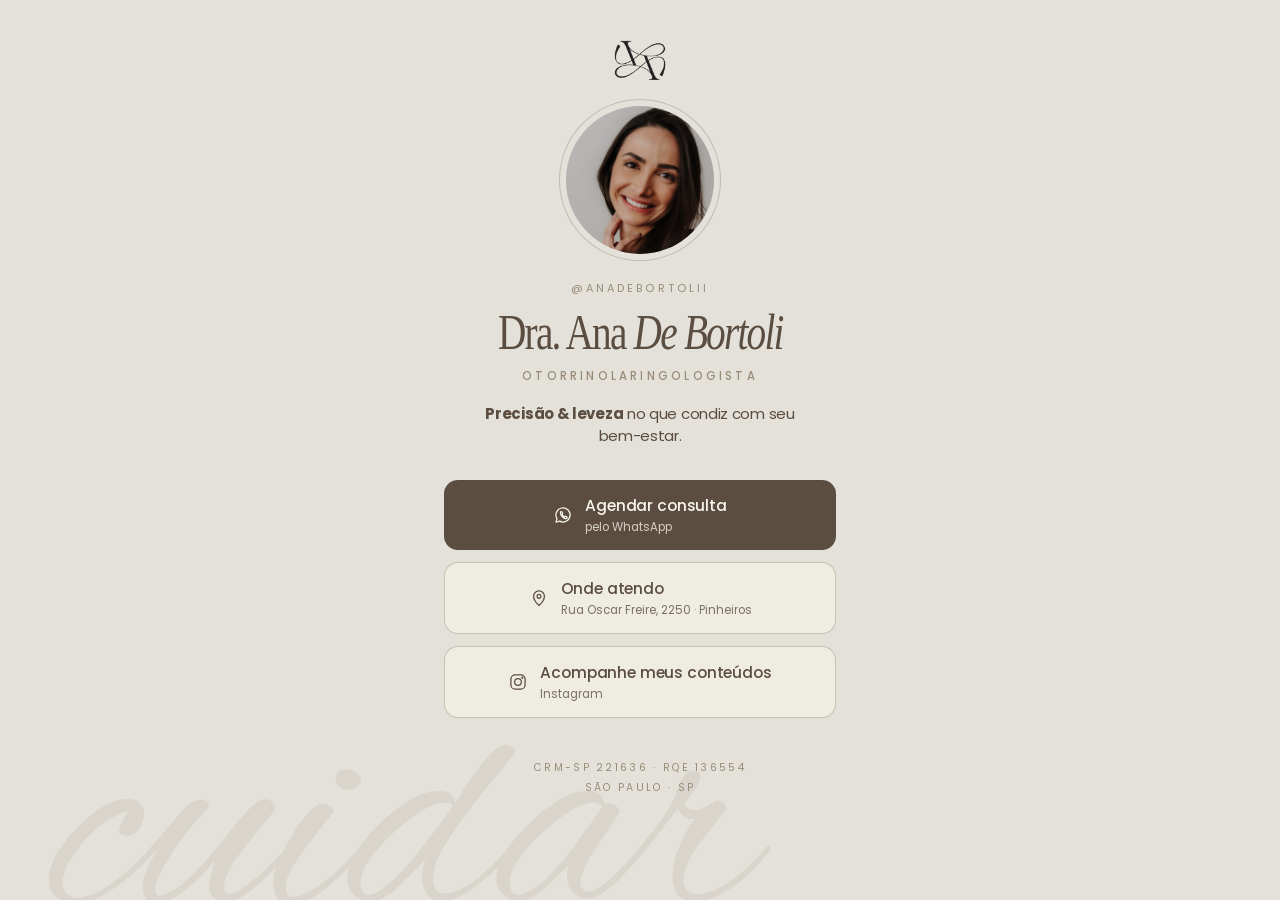
==== hub/index.html @ 85dd91d8 "Site da Dra. Ana De Bortoli: raiz provisória (em construção), /hub com a página de links da bio, bas" ====
<!doctype html>
<html lang="pt-BR">
<head>
<meta charset="utf-8">
<meta name="viewport" content="width=device-width, initial-scale=1, viewport-fit=cover">
<title>Dra. Ana De Bortoli · Otorrinolaringologista</title>
<meta name="description" content="Dra. Ana De Bortoli Winckler, otorrinolaringologista em São Paulo. Agende sua consulta.">
<meta name="theme-color" content="#E4E1DA">
<link rel="icon" href="../assets/img/monograma.png">
<link rel="preconnect" href="https://fonts.googleapis.com">
<link rel="preconnect" href="https://fonts.gstatic.com" crossorigin>
<link href="https://fonts.googleapis.com/css2?family=Alex+Brush&family=Poppins:ital,wght@0,400;0,500;0,700;1,700&family=Tinos:ital,wght@0,400;1,400&display=swap" rel="stylesheet">
<link rel="stylesheet" href="../assets/css/base.css">
<style>
  /* o que é só do hub (página de links da bio) */
  .foto {
    width: 148px; height: 148px;
    margin-top: 26px;
    border-radius: 50%;
    object-fit: cover;
    box-shadow: 0 0 0 6px var(--fundo), 0 0 0 7px rgba(153, 140, 120, .45);
  }
  .arroba { margin-top: 26px; }
  .titulo { margin-top: 14px; }
  .especialidade { margin-top: 14px; font-size: 11.5px; font-weight: 500; }
  .frase { margin-top: 18px; max-width: 320px; }
  nav { width: 100%; margin-top: 34px; display: grid; gap: 12px; }
</style>
</head>
<body>
<div class="script" aria-hidden="true">cuidar</div>

<main class="coluna">
  <img class="monograma" src="../assets/img/monograma.png" alt="Monograma Ana De Bortoli">
  <img class="foto" src="../assets/img/analu.jpg" alt="Dra. Ana De Bortoli sorrindo" width="148" height="148">

  <p class="rotulo arroba">@anadebortolii</p>
  <h1 class="titulo"><span>Dra. Ana <em>De Bortoli</em></span></h1>
  <p class="rotulo especialidade">Otorrinolaringologista</p>
  <!-- frase-tema: a da bio de hoje; pendente com ela se mantém -->
  <p class="apoio frase"><b>Precisão &amp; leveza</b> no que condiz com seu bem-estar.</p>

  <nav aria-label="Links">
    <a class="botao principal" href="https://wa.me/message/LVHUUN47TTDFE1" target="_blank" rel="noopener">
      <svg viewBox="0 0 24 24" fill="none" stroke="currentColor" stroke-width="1.5" stroke-linecap="round" stroke-linejoin="round" aria-hidden="true"><path d="M3.5 20.5l1.3-4.1A8.5 8.5 0 1 1 8 19.4z"/><path d="M9 8.6c.2-.5.5-.6.8-.6h.5c.2 0 .4.1.5.4l.7 1.6c.1.2 0 .5-.1.7l-.5.6c.6 1.2 1.6 2.2 2.8 2.8l.6-.5c.2-.2.5-.2.7-.1l1.6.7c.3.1.4.3.4.5v.5c0 .3-.1.6-.6.8-.6.3-1.6.4-3-.3a9 9 0 0 1-4-4c-.6-1.4-.6-2.5-.3-3z"/></svg>
      <span class="texto">Agendar consulta<small>pelo WhatsApp</small></span>
    </a>
    <a class="botao secundario" href="https://www.google.com/maps/search/?api=1&amp;query=Rua+Oscar+Freire+2250+Pinheiros+S%C3%A3o+Paulo" target="_blank" rel="noopener">
      <svg viewBox="0 0 24 24" fill="none" stroke="currentColor" stroke-width="1.5" stroke-linecap="round" stroke-linejoin="round" aria-hidden="true"><path d="M12 21s-6.5-5.6-6.5-11a6.5 6.5 0 0 1 13 0c0 5.4-6.5 11-6.5 11z"/><circle cx="12" cy="10" r="2.3"/></svg>
      <span class="texto">Onde atendo<small>Rua Oscar Freire, 2250 · Pinheiros</small></span>
    </a>
    <a class="botao secundario" href="https://www.instagram.com/anadebortolii/" target="_blank" rel="noopener">
      <svg viewBox="0 0 24 24" fill="none" stroke="currentColor" stroke-width="1.5" stroke-linecap="round" stroke-linejoin="round" aria-hidden="true"><rect x="3.5" y="3.5" width="17" height="17" rx="5"/><circle cx="12" cy="12" r="4"/><circle cx="17.2" cy="6.8" r=".6" fill="currentColor"/></svg>
      <span class="texto">Acompanhe meus conteúdos<small>Instagram</small></span>
    </a>
  </nav>

  <footer class="rotulo rodape">
    CRM-SP 221636 · RQE 136554<br>
    São Paulo · SP
  </footer>
</main>
</body>
</html>
---- assets/css/base.css ----
/* Base do site da Dra. Ana De Bortoli: tokens e peças comuns a todas as páginas.
   Paleta, fontes e regras finas: analu-abw/profissional-analu/marketing-analu/IDENTIDADE-VISUAL.md
   §1, §2 e §4. Página nova importa este arquivo e só acrescenta o que é dela. */

:root {
  --fundo: #E4E1DA;
  --taupe: #998C78;
  --marrom: #5B4D40;
  --oliva: #3D3A2B;
  --creme: #F8F6EA;
  --creme-cta: #EDEADF;
  --serifa: "Times New Roman", Tinos, Times, serif;
  --sans: Poppins, system-ui, sans-serif;
  --script: "Alex Brush", cursive;
}

* { box-sizing: border-box; margin: 0; }
html { background: var(--fundo); }
body {
  min-height: 100svh;
  background: var(--fundo);
  color: var(--marrom);
  font-family: var(--sans);
  -webkit-font-smoothing: antialiased;
  overflow-x: hidden;
  position: relative;
}

/* script de fundo: textura, não segunda mensagem (12,9% de opacidade, atravessando a borda;
   se cortar, corta no fim da palavra, nunca no começo) */
.script {
  position: fixed;
  left: 4vw;
  bottom: -0.3em;
  font-family: var(--script);
  font-size: clamp(190px, 58vw, 320px);
  line-height: 1;
  color: var(--taupe);
  opacity: .129;
  white-space: nowrap;
  pointer-events: none;
  user-select: none;
  z-index: 0;
}

.coluna {
  position: relative;
  z-index: 1;
  max-width: 440px;
  margin: 0 auto;
  padding: max(40px, env(safe-area-inset-top)) 24px 56px;
  display: flex;
  flex-direction: column;
  align-items: center;
  text-align: center;
}

.monograma { width: 52px; height: auto; opacity: .9; }

/* @ e rótulos espaçados (tracking ≈ +0,28em) */
.rotulo {
  font-size: 11px;
  letter-spacing: .28em;
  text-transform: uppercase;
  color: var(--taupe);
}

/* título serifado condensado: Times × scaleX(.785), tracking -0,045em (calibração do §2) */
.titulo {
  font-family: var(--serifa);
  font-weight: 400;
  font-size: 50px;
  line-height: .86;
  letter-spacing: -.045em;
  color: var(--marrom);
  white-space: nowrap;
}
.titulo span { display: inline-block; transform: scaleX(.785); transform-origin: center; margin: 0 -12%; }
.titulo em { font-style: italic; }

.apoio {
  font-size: 15px;
  line-height: 1.45;
  letter-spacing: -.02em;
  color: var(--marrom);
}
.apoio b { font-weight: 700; }

.botao {
  display: flex; align-items: center; justify-content: center; gap: 12px;
  width: 100%;
  min-height: 58px;
  padding: 14px 22px;
  border-radius: 14px;
  text-decoration: none;
  font-size: 15.5px;
  font-weight: 500;
  letter-spacing: -.01em;
  transition: transform .15s ease, background-color .15s ease;
  -webkit-tap-highlight-color: transparent;
}
.botao:active { transform: scale(.98); }
.botao svg { width: 20px; height: 20px; flex: none; }
.botao small { display: block; font-size: 11.5px; font-weight: 400; opacity: .78; margin-top: 2px; letter-spacing: 0; }
.botao .texto { text-align: left; flex: 0 1 auto; }
.principal { background: var(--marrom); color: var(--creme); }
.principal:hover { background: var(--oliva); }
.secundario {
  background: rgba(248, 246, 234, .55);
  color: var(--marrom);
  border: 1px solid rgba(153, 140, 120, .45);
}
.secundario:hover { background: rgba(248, 246, 234, .85); }

.rodape {
  margin-top: 40px;
  font-size: 10.5px;
  letter-spacing: .22em;
  text-transform: uppercase;
  color: var(--taupe);
  line-height: 1.9;
}

:focus-visible { outline: 2px solid var(--oliva); outline-offset: 3px; }
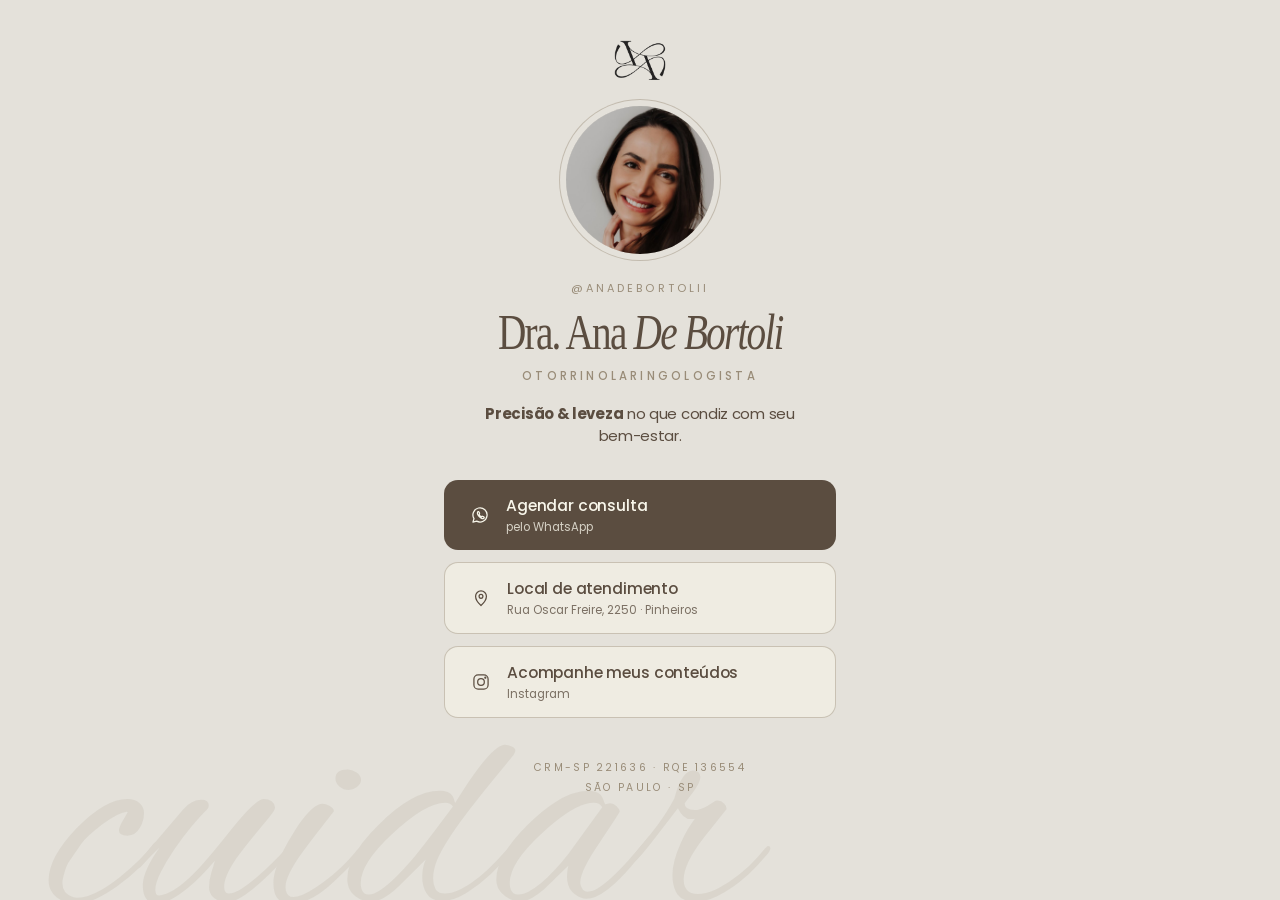
==== commit d0a5d833: "/hub: itens alinhados (ícones na mesma coluna, texto à esquerda) e rótulo 'Local de atendimento' Co-" ====
--- a/hub/index.html
+++ b/hub/index.html
@@ -25,6 +25,9 @@
   .especialidade { margin-top: 14px; font-size: 11.5px; font-weight: 500; }
   .frase { margin-top: 18px; max-width: 320px; }
   nav { width: 100%; margin-top: 34px; display: grid; gap: 12px; }
+  /* itens alinhados: ícones na mesma coluna, textos começando na mesma linha */
+  nav .botao { justify-content: flex-start; gap: 16px; padding-left: 26px; }
+  nav .botao .texto { flex: 1 1 auto; }
 </style>
 </head>
 <body>
@@ -47,7 +50,7 @@
     </a>
     <a class="botao secundario" href="https://www.google.com/maps/search/?api=1&amp;query=Rua+Oscar+Freire+2250+Pinheiros+S%C3%A3o+Paulo" target="_blank" rel="noopener">
       <svg viewBox="0 0 24 24" fill="none" stroke="currentColor" stroke-width="1.5" stroke-linecap="round" stroke-linejoin="round" aria-hidden="true"><path d="M12 21s-6.5-5.6-6.5-11a6.5 6.5 0 0 1 13 0c0 5.4-6.5 11-6.5 11z"/><circle cx="12" cy="10" r="2.3"/></svg>
-      <span class="texto">Onde atendo<small>Rua Oscar Freire, 2250 · Pinheiros</small></span>
+      <span class="texto">Local de atendimento<small>Rua Oscar Freire, 2250 · Pinheiros</small></span>
     </a>
     <a class="botao secundario" href="https://www.instagram.com/anadebortolii/" target="_blank" rel="noopener">
       <svg viewBox="0 0 24 24" fill="none" stroke="currentColor" stroke-width="1.5" stroke-linecap="round" stroke-linejoin="round" aria-hidden="true"><rect x="3.5" y="3.5" width="17" height="17" rx="5"/><circle cx="12" cy="12" r="4"/><circle cx="17.2" cy="6.8" r=".6" fill="currentColor"/></svg>
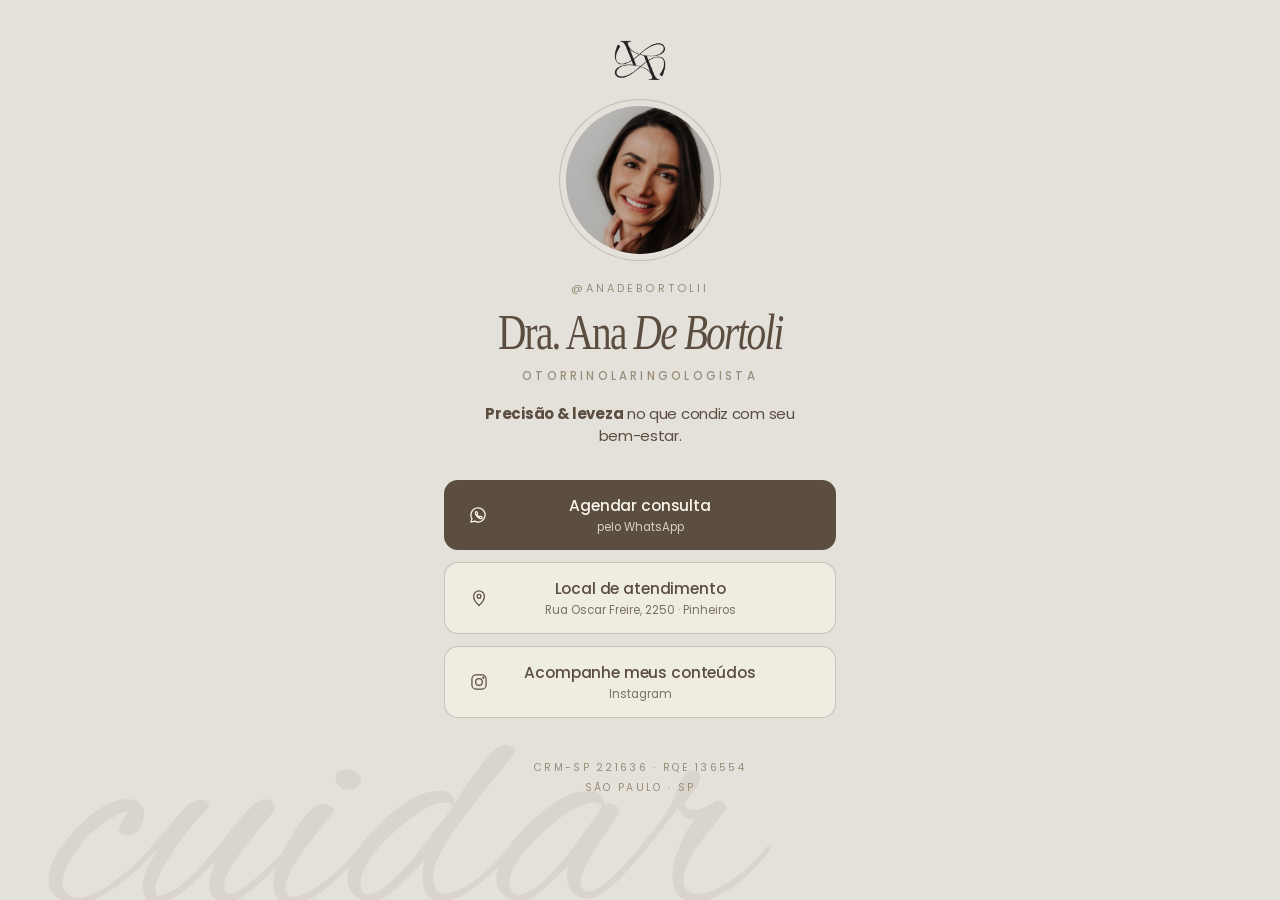
==== commit cb3b4afd: "/hub: ícone fixo à esquerda e texto centralizado nos botões (simetria da página) Co-Authored-By: Cla" ====
--- a/hub/index.html
+++ b/hub/index.html
@@ -25,9 +25,10 @@
   .especialidade { margin-top: 14px; font-size: 11.5px; font-weight: 500; }
   .frase { margin-top: 18px; max-width: 320px; }
   nav { width: 100%; margin-top: 34px; display: grid; gap: 12px; }
-  /* itens alinhados: ícones na mesma coluna, textos começando na mesma linha */
-  nav .botao { justify-content: flex-start; gap: 16px; padding-left: 26px; }
-  nav .botao .texto { flex: 1 1 auto; }
+  /* itens alinhados: ícone fixo na mesma coluna à esquerda, texto centralizado (simetria da página) */
+  nav .botao { position: relative; justify-content: center; padding-left: 58px; padding-right: 58px; }
+  nav .botao svg { position: absolute; left: 24px; top: 50%; transform: translateY(-50%); }
+  nav .botao .texto { text-align: center; }
 </style>
 </head>
 <body>
